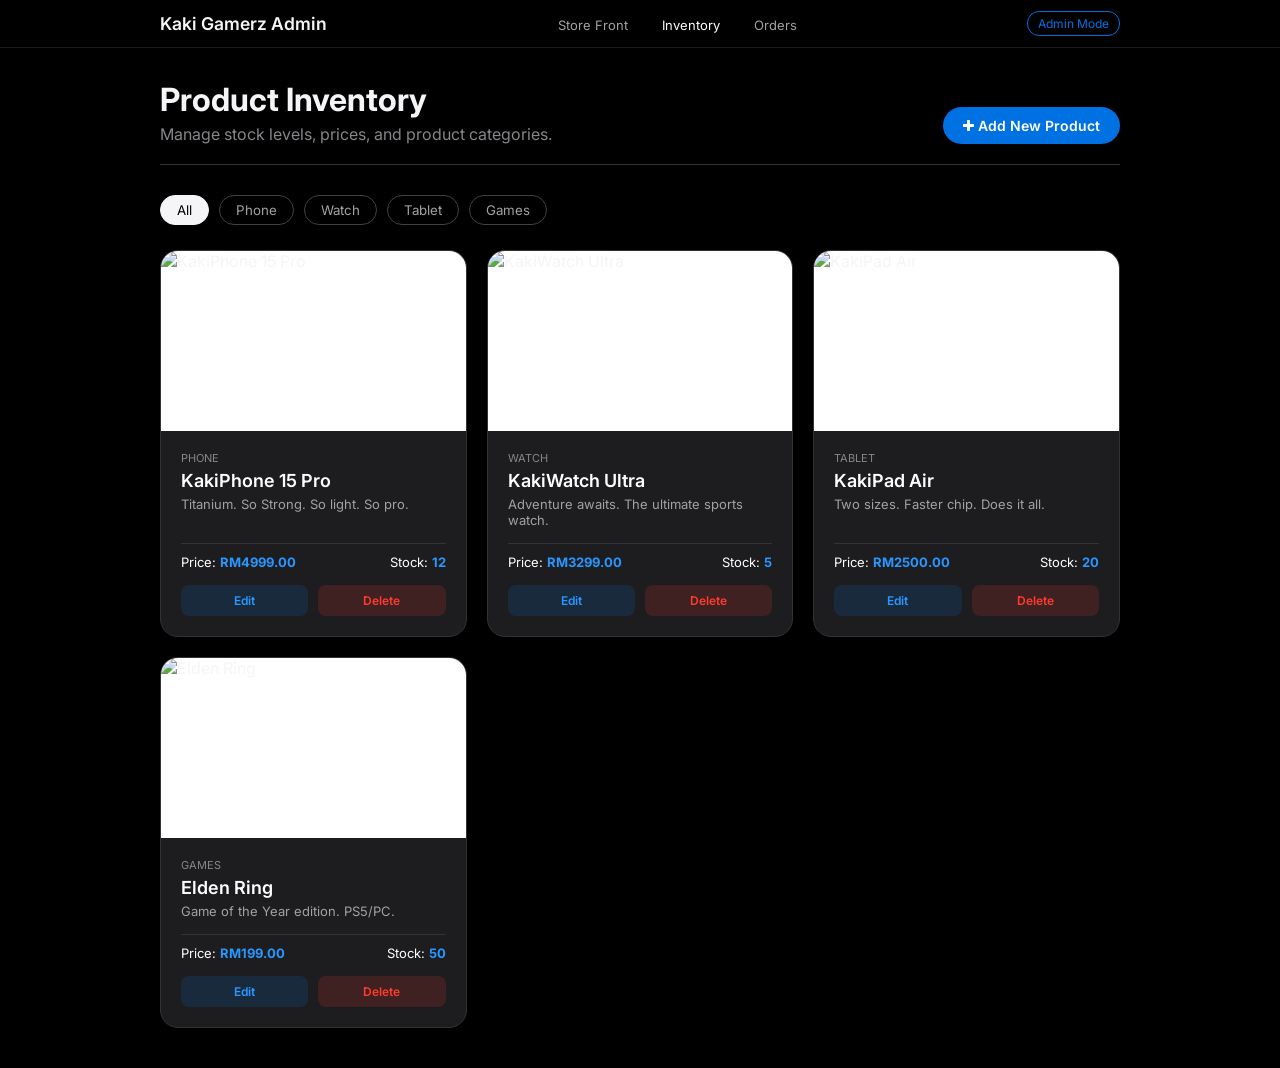
==== public/HTML/adminPageDesign.html @ 99c2e9d3 "Add admin page product management features - Enable filtering products by category. - Fix navigation" ====
<!DOCTYPE html>
<html lang="en">
<head>
    <meta charset="UTF-8">
    <meta name="viewport" content="width=device-width, initial-scale=1.0">
    <title>Kaki Gamerz - Admin Dashboard</title>

    <link rel="stylesheet" href="../CSS/adminPageDesign.css">

    <link rel="preconnect" href="https://fonts.googleapis.com">
    <link rel="preconnect" href="https://fonts.gstatic.com" crossorigin>
    <link href="https://fonts.googleapis.com/css2?family=Inter:wght@400;600;700&display=swap" rel="stylesheet">
    <link rel="stylesheet" href="https://cdnjs.cloudflare.com/ajax/libs/font-awesome/4.7.0/css/font-awesome.min.css">
</head>
<body class="dark-theme">

<nav>
    <div class="nav-content">
        <a href="frontPage.html" class="logo">Kaki Gamerz Admin</a>
        <div class="nav-links">
            <a href="frontPage.html">Store Front</a>
            <a href="#" class="active">Inventory</a>
            <a href="#">Orders</a>
        </div>
        <div class="nav-right">
            <div class="admin-badge">Admin Mode</div>
        </div>
    </div>
</nav>

<div class="admin-container">

    <div class="header-section">
        <div class="header-text">
            <h1>Product Inventory</h1>
            <p>Manage stock levels, prices, and product categories.</p>
        </div>
        <button class="btn-add" onclick="openModal('add')">
            <i class="fa fa-plus"></i> Add New Product
        </button>
    </div>

    <div class="filter-tabs">
        <button class="tab active" onclick="filterProducts('all', this)">All</button>
        <button class="tab" onclick="filterProducts('Phone', this)">Phone</button>
        <button class="tab" onclick="filterProducts('Watch', this)">Watch</button>
        <button class="tab" onclick="filterProducts('Tablet', this)">Tablet</button>
        <button class="tab" onclick="filterProducts('Games', this)">Games</button>
    </div>

    <div class="product-grid" id="productGrid">
    </div>
</div>

<div id="productModal" class="modal">
    <div class="modal-content">
        <div class="modal-header">
            <h2 id="modalTitle">Add New Product</h2>
            <span class="close-btn" onclick="closeModal()">&times;</span>
        </div>

        <form id="productForm">
            <input type="hidden" id="productId">

            <div class="form-group">
                <label>Product Name</label>
                <input type="text" id="pName" required placeholder="Product Name">
            </div>

            <div class="form-group">
                <label>Picture URL</label>
                <input type="text" id="pImage" placeholder="https://example.com/image.jpg">
                <small style="color:#666; font-size: 11px;">Leave blank to keep current image when editing.</small>
            </div>

            <div class="form-row">
                <div class="form-group">
                    <label>Category (Tagging)</label>
                    <select id="pCategory">
                        <option value="Phone">Phone</option>
                        <option value="Watch">Watch</option>
                        <option value="Tablet">Tablet</option>
                        <option value="Games">Games</option>
                    </select>
                </div>
                <div class="form-group">
                    <label>Stock Left</label>
                    <input type="number" id="pStock" required min="0">
                </div>
            </div>

            <div class="form-group">
                <label>Price (RM)</label>
                <input type="number" id="pPrice" required step="0.01">
            </div>

            <div class="form-group">
                <label>Description</label>
                <textarea id="pDesc" rows="3" required></textarea>
            </div>

            <div class="modal-actions">
                <button type="button" class="btn-cancel" onclick="closeModal()">Cancel</button>
                <button type="submit" class="btn-save">Save Product</button>
            </div>
        </form>
    </div>
</div>

<script src="../JavaScript/adminPageDesign.js"></script>
</body>
</html>
---- public/CSS/adminPageDesign.css ----
@import url('https://fonts.googleapis.com/css2?family=Inter:wght@400;600;700&display=swap');

* {
    margin: 0;
    padding: 0;
    box-sizing: border-box;
    font-family: 'Inter', sans-serif;
}

body {
    background-color: #000;
    color: #f5f5f7;
    min-height: 100vh;
}

/* Navigation Bar */
nav {
    background-color: rgba(0,0,0,0.8);
    height: 48px;
    width: 100%;
    position: fixed;
    top: 0;
    z-index: 1000;
    border-bottom: 1px solid rgba(255,255,255,0.1);
    backdrop-filter: blur(20px);
}

.nav-content {
    max-width: 1000px;
    margin: 0 auto;
    display: flex;
    justify-content: space-between;
    align-items: center;
    height: 100%;
    padding: 0 20px;
}

.logo { color: #f5f5f7; text-decoration: none; font-weight: 600; font-size: 1.1rem; }

.nav-links a {
    color: #a1a1a6;
    text-decoration: none;
    font-size: 13px;
    margin: 0 15px;
    transition: color 0.3s;
}
.nav-links a:hover, .nav-links a.active { color: #fff; }

.admin-badge {
    font-size: 12px;
    color: #0071e3;
    border: 1px solid #0071e3;
    padding: 4px 10px;
    border-radius: 12px;
}

/* Layout */
.admin-container {
    max-width: 1000px;
    margin: 80px auto 40px;
    padding: 0 20px;
}

.header-section {
    display: flex;
    justify-content: space-between;
    align-items: flex-end;
    margin-bottom: 30px;
    border-bottom: 1px solid #333;
    padding-bottom: 20px;
}

.header-text h1 { font-size: 32px; margin-bottom: 5px; }
.header-text p { color: #86868b; }

.btn-add {
    background-color: #0071e3;
    color: white;
    border: none;
    padding: 10px 20px;
    border-radius: 20px;
    font-size: 14px;
    cursor: pointer;
    font-weight: 600;
    transition: 0.3s;
}
.btn-add:hover { background-color: #0077ed; }

/* Filter Tabs */
.filter-tabs { margin-bottom: 25px; display: flex; gap: 10px; }

.tab {
    background: transparent;
    border: 1px solid #424245;
    color: #a1a1a6;
    padding: 6px 16px;
    border-radius: 16px;
    cursor: pointer;
    transition: 0.3s;
}
.tab:hover, .tab.active {
    background: #f5f5f7;
    color: #000;
    border-color: #f5f5f7;
}

/* Product Grid */
.product-grid {
    display: grid;
    grid-template-columns: repeat(auto-fill, minmax(280px, 1fr));
    gap: 20px;
}

.product-card {
    background: #1d1d1f;
    border-radius: 18px;
    overflow: hidden;
    transition: transform 0.2s;
    border: 1px solid #333;
    display: flex;
    flex-direction: column;
}

.product-card:hover { transform: translateY(-5px); border-color: #555; }

.card-img {
    width: 100%;
    height: 180px;
    object-fit: cover;
    background: #fff;
}

.card-body { padding: 20px; flex-grow: 1; display: flex; flex-direction: column; }

.card-tag {
    font-size: 11px; text-transform: uppercase;
    color: #86868b; display: block; margin-bottom: 5px;
}

.card-title { font-size: 18px; font-weight: 600; margin-bottom: 5px; color: #fff; }

.card-desc {
    font-size: 13px; color: #a1a1a6;
    margin-bottom: 15px; flex-grow: 1;
}

.stock-info {
    display: flex;
    justify-content: space-between;
    font-size: 13px;
    margin-bottom: 15px;
    color: #fff;
    border-top: 1px solid #333;
    padding-top: 10px;
}
.stock-info span { color: #2997ff; font-weight: 700; }

.card-actions { display: flex; gap: 10px; }

.btn-edit, .btn-delete {
    flex: 1;
    padding: 8px;
    border-radius: 8px;
    border: none;
    font-size: 12px;
    cursor: pointer;
    font-weight: 600;
}

.btn-edit { background: rgba(0, 113, 227, 0.15); color: #2997ff; }
.btn-edit:hover { background: rgba(0, 113, 227, 0.3); }

.btn-delete { background: rgba(255, 59, 48, 0.15); color: #ff3b30; }
.btn-delete:hover { background: rgba(255, 59, 48, 0.3); }

/* Modal (Popup) */
.modal {
    display: none;
    position: fixed;
    z-index: 2000;
    left: 0; top: 0;
    width: 100%; height: 100%;
    background-color: rgba(0,0,0,0.8);
    backdrop-filter: blur(5px);
    justify-content: center;
    align-items: center;
}

.modal-content {
    background: #1d1d1f;
    padding: 30px;
    border-radius: 20px;
    width: 90%; max-width: 500px;
    border: 1px solid #424245;
}

.modal-header { display: flex; justify-content: space-between; margin-bottom: 20px; }
.close-btn { font-size: 24px; cursor: pointer; color: #86868b; }

.form-group { margin-bottom: 15px; }
.form-row { display: flex; gap: 15px; }
.form-row .form-group { flex: 1; }

label { display: block; font-size: 12px; color: #86868b; margin-bottom: 5px; }

input, select, textarea {
    width: 100%;
    padding: 10px;
    background: #2d2d2f;
    border: 1px solid #424245;
    border-radius: 8px;
    color: white;
    font-size: 14px;
    outline: none;
}
input:focus, textarea:focus { border-color: #0071e3; }

.modal-actions { display: flex; justify-content: flex-end; gap: 10px; margin-top: 20px; }

.btn-save { background: #0071e3; color: white; border: none; padding: 10px 20px; border-radius: 15px; cursor: pointer; }
.btn-cancel { background: transparent; color: #86868b; border: 1px solid #424245; padding: 10px 20px; border-radius: 15px; cursor: pointer; }
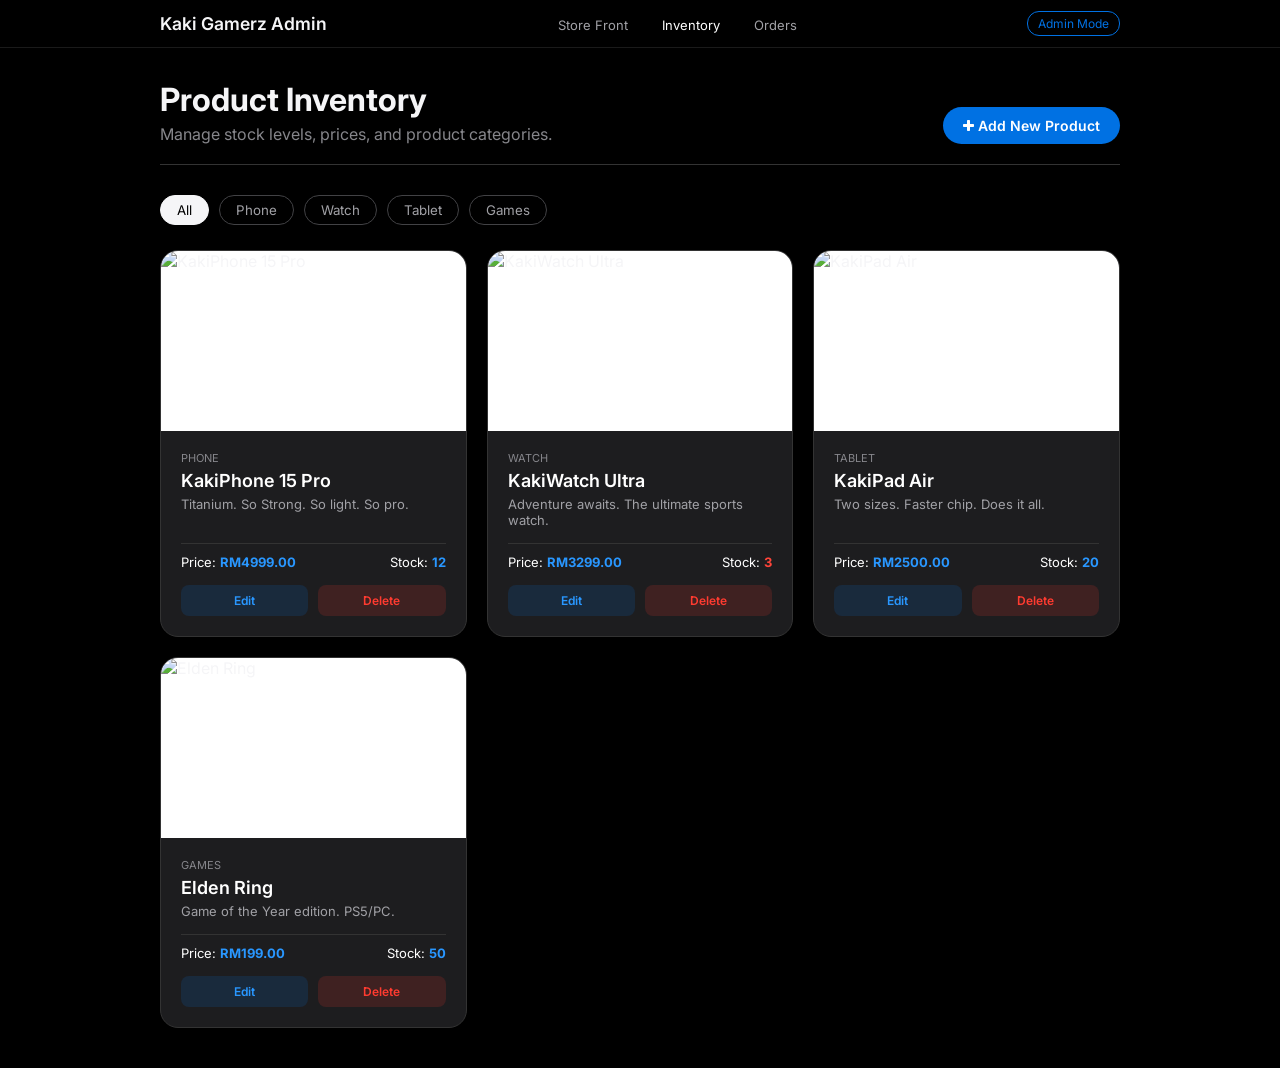
==== commit 20af0a5c: "Merge pull request #4 from Hazyyyq/Airil/feature/adminPageDesign Add admin page product management f" ====
--- a/public/HTML/adminPageDesign.html
+++ b/public/HTML/adminPageDesign.html
@@ -4,9 +4,7 @@
     <meta charset="UTF-8">
     <meta name="viewport" content="width=device-width, initial-scale=1.0">
     <title>Kaki Gamerz - Admin Dashboard</title>
-
     <link rel="stylesheet" href="../CSS/adminPageDesign.css">
-
     <link rel="preconnect" href="https://fonts.googleapis.com">
     <link rel="preconnect" href="https://fonts.gstatic.com" crossorigin>
     <link href="https://fonts.googleapis.com/css2?family=Inter:wght@400;600;700&display=swap" rel="stylesheet">
@@ -48,8 +46,7 @@
         <button class="tab" onclick="filterProducts('Games', this)">Games</button>
     </div>
 
-    <div class="product-grid" id="productGrid">
-    </div>
+    <div class="product-grid" id="productGrid"></div>
 </div>
 
 <div id="productModal" class="modal">
@@ -68,14 +65,21 @@
             </div>
 
             <div class="form-group">
-                <label>Picture URL</label>
-                <input type="text" id="pImage" placeholder="https://example.com/image.jpg">
-                <small style="color:#666; font-size: 11px;">Leave blank to keep current image when editing.</small>
+                <label>Product Image</label>
+
+                <label for="pFile" class="custom-file-upload">
+                    <i class="fa fa-cloud-upload"></i> Choose Image
+                </label>
+                <span id="fileName" class="file-name-display">No file chosen</span>
+
+                <input type="file" id="pFile" accept=".jpg, .jpeg, .png, .webp">
+
+                <img id="imagePreview" src="" alt="Preview">
             </div>
 
             <div class="form-row">
                 <div class="form-group">
-                    <label>Category (Tagging)</label>
+                    <label>Category</label>
                     <select id="pCategory">
                         <option value="Phone">Phone</option>
                         <option value="Watch">Watch</option>
--- a/public/CSS/adminPageDesign.css
+++ b/public/CSS/adminPageDesign.css
@@ -173,7 +173,7 @@
 .btn-delete { background: rgba(255, 59, 48, 0.15); color: #ff3b30; }
 .btn-delete:hover { background: rgba(255, 59, 48, 0.3); }
 
-/* Modal (Popup) */
+/* Modal */
 .modal {
     display: none;
     position: fixed;
@@ -203,7 +203,7 @@
 
 label { display: block; font-size: 12px; color: #86868b; margin-bottom: 5px; }
 
-input, select, textarea {
+input[type="text"], input[type="number"], select, textarea {
     width: 100%;
     padding: 10px;
     background: #2d2d2f;
@@ -218,4 +218,52 @@
 .modal-actions { display: flex; justify-content: flex-end; gap: 10px; margin-top: 20px; }
 
 .btn-save { background: #0071e3; color: white; border: none; padding: 10px 20px; border-radius: 15px; cursor: pointer; }
-.btn-cancel { background: transparent; color: #86868b; border: 1px solid #424245; padding: 10px 20px; border-radius: 15px; cursor: pointer; }+.btn-cancel { background: transparent; color: #86868b; border: 1px solid #424245; padding: 10px 20px; border-radius: 15px; cursor: pointer; }
+
+/* Utils */
+.text-danger {
+    color: #ff453a !important;
+    font-weight: 800;
+}
+
+#imagePreview {
+    display: none;
+    width: 100px;
+    height: 100px;
+    object-fit: cover;
+    margin-top: 10px;
+    border-radius: 8px;
+    border: 1px solid #424245;
+    background-color: #2d2d2f;
+}
+
+/* --- NEW: Custom File Input Styling --- */
+input[type="file"] {
+    display: none; /* Hide the ugly default button */
+}
+
+.custom-file-upload {
+    display: inline-block;
+    padding: 10px 20px;
+    cursor: pointer;
+    background-color: #2d2d2f;
+    color: #a1a1a6;
+    border: 1px solid #424245;
+    border-radius: 8px;
+    font-size: 13px;
+    transition: 0.3s;
+    width: auto;
+}
+
+.custom-file-upload:hover {
+    background-color: #3a3a3c;
+    color: white;
+    border-color: #666;
+}
+
+.file-name-display {
+    margin-left: 10px;
+    font-size: 12px;
+    color: #86868b;
+    font-style: italic;
+}
